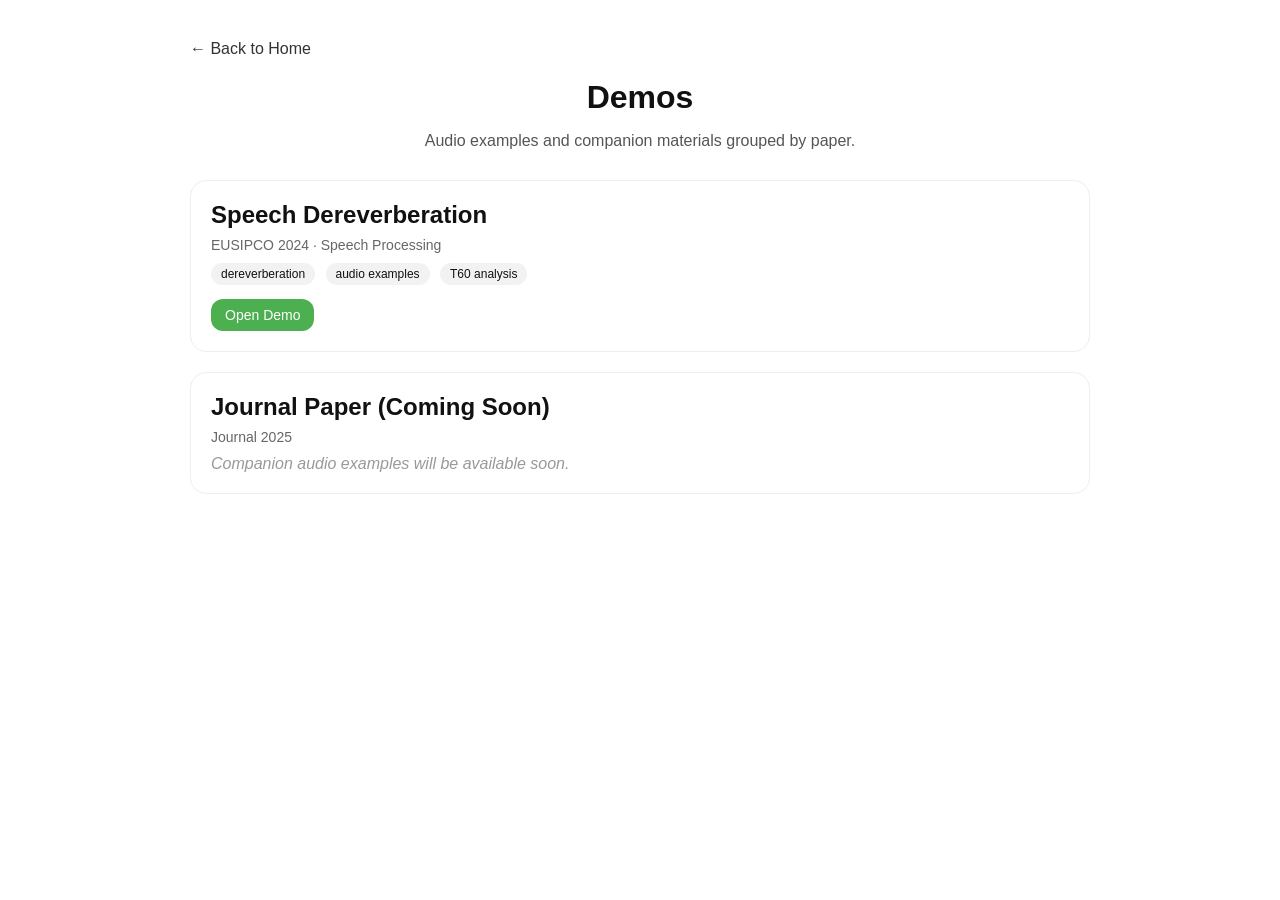
==== demos/index.html @ bd739560 "Update index.html" ====
<!DOCTYPE html>
<html lang="en">
<head>
  <meta charset="UTF-8">
  <meta name="viewport" content="width=device-width, initial-scale=1.0">
  <title>Demos</title>

  <style>
    body {
      font-family: Arial, sans-serif;
      margin: 0;
      padding: 0;
      color: #111;
    }

    .container {
      max-width: 900px;
      margin: 0 auto;
      padding: 40px 20px 60px;
    }

    .topbar {
      margin-bottom: 20px;
    }

    .topbar a {
      text-decoration: none;
      color: #333;
    }

    .topbar a:hover {
      text-decoration: underline;
    }

    h1 {
      margin-bottom: 10px;
      text-align: center;
    }

    .subtitle {
      text-align: center;
      color: #555;
      margin-bottom: 30px;
    }

    .grid {
      display: grid;
      grid-template-columns: 1fr;
      gap: 20px;
    }

    .card {
      border: 1px solid #eee;
      border-radius: 16px;
      padding: 20px;
      transition: 0.2s ease;
      background: #fff;
    }

    .card:hover {
      box-shadow: 0 4px 16px rgba(0,0,0,0.05);
    }

    .card h2 {
      margin-top: 0;
      margin-bottom: 8px;
    }

    .meta {
      color: #666;
      margin-bottom: 10px;
      font-size: 14px;
    }

    .tags span {
      display: inline-block;
      background: #f2f2f2;
      padding: 4px 10px;
      border-radius: 999px;
      margin-right: 6px;
      font-size: 12px;
    }

    .btn {
      display: inline-block;
      margin-top: 14px;
      padding: 8px 14px;
      border-radius: 12px;
      background: #4CAF50;
      color: white;
      text-decoration: none;
      font-size: 14px;
    }

    .btn:hover {
      background: #45a049;
    }

    .coming-soon {
      color: #999;
      font-style: italic;
      margin-top: 10px;
    }
  </style>
</head>

<body>
  <div class="container">

    <div class="topbar">
      <a href="../index.html">← Back to Home</a>
    </div>

    <h1>Demos</h1>
    <p class="subtitle">
      Audio examples and companion materials grouped by paper.
    </p>

    <div class="grid">

      <!-- ===== EUSIPCO Paper ===== -->
      <div class="card">
        <h2>Speech Dereverberation</h2>
        <div class="meta">EUSIPCO 2024 · Speech Processing</div>

        <div class="tags">
          <span>dereverberation</span>
          <span>audio examples</span>
          <span>T60 analysis</span>
        </div>

        <a class="btn" href="./papers/eusipco2024-dereverb/">
          Open Demo
        </a>
      </div>

      <!-- ===== Future Paper Placeholder ===== -->
      <div class="card">
        <h2>Journal Paper (Coming Soon)</h2>
        <div class="meta">Journal 2025</div>

        <div class="coming-soon">
          Companion audio examples will be available soon.
        </div>
      </div>

    </div>
  </div>
</body>
</html>
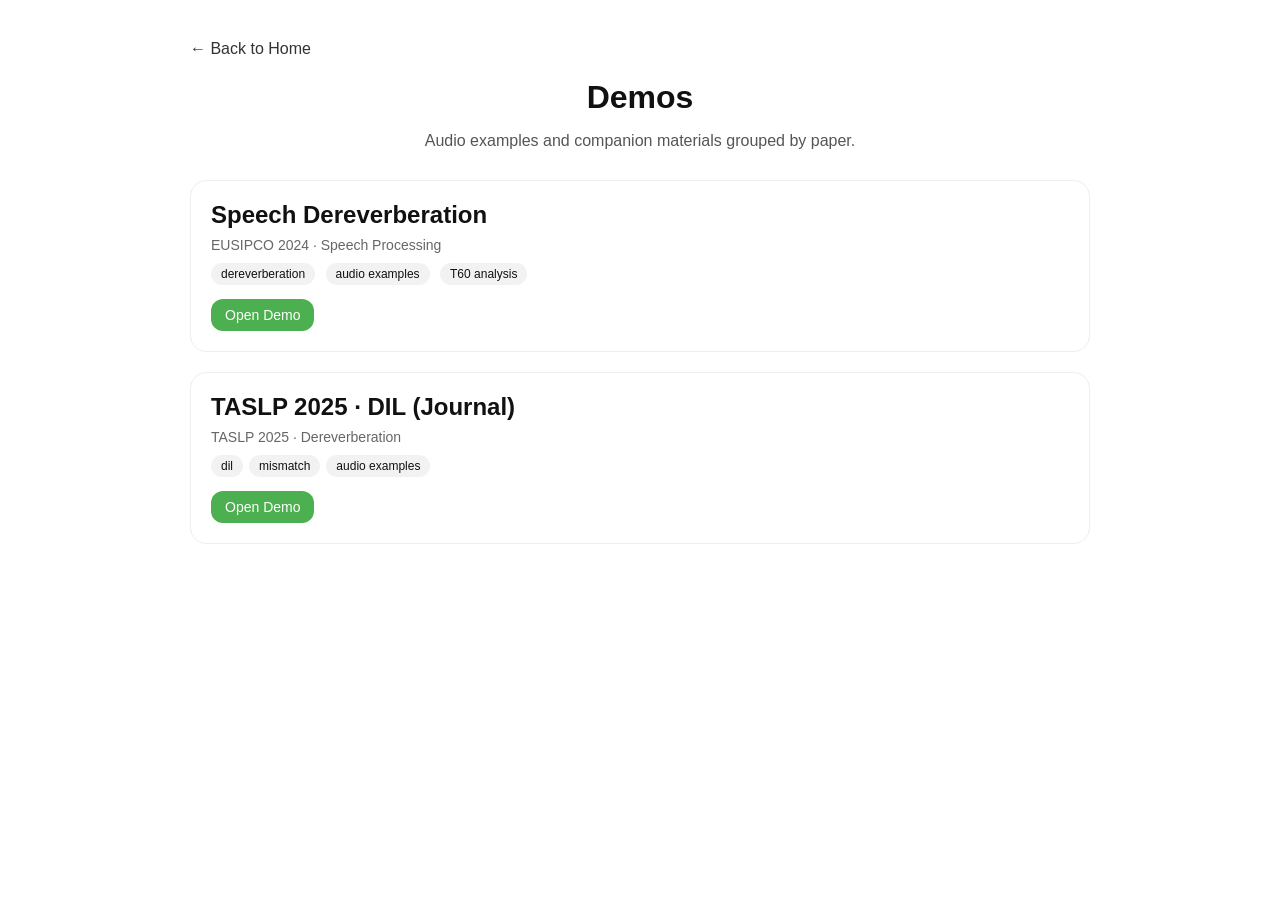
==== commit cfb8fbde: "Update index.html" ====
--- a/demos/index.html
+++ b/demos/index.html
@@ -136,13 +136,14 @@
 
       <!-- ===== Future Paper Placeholder ===== -->
       <div class="card">
-        <h2>Journal Paper (Coming Soon)</h2>
-        <div class="meta">Journal 2025</div>
+        <h2>TASLP 2025 · DIL (Journal)</h2>
+        <div class="meta">TASLP 2025 · Dereverberation</div>
+        <div class="tags">
+          <span>dil</span><span>mismatch</span><span>audio examples</span>
+        </div>
+        <a class="btn" href="./papers/taslp2025-dil/">Open Demo</a>
+      </div>
 
-        <div class="coming-soon">
-          Companion audio examples will be available soon.
-        </div>
-      </div>
 
     </div>
   </div>
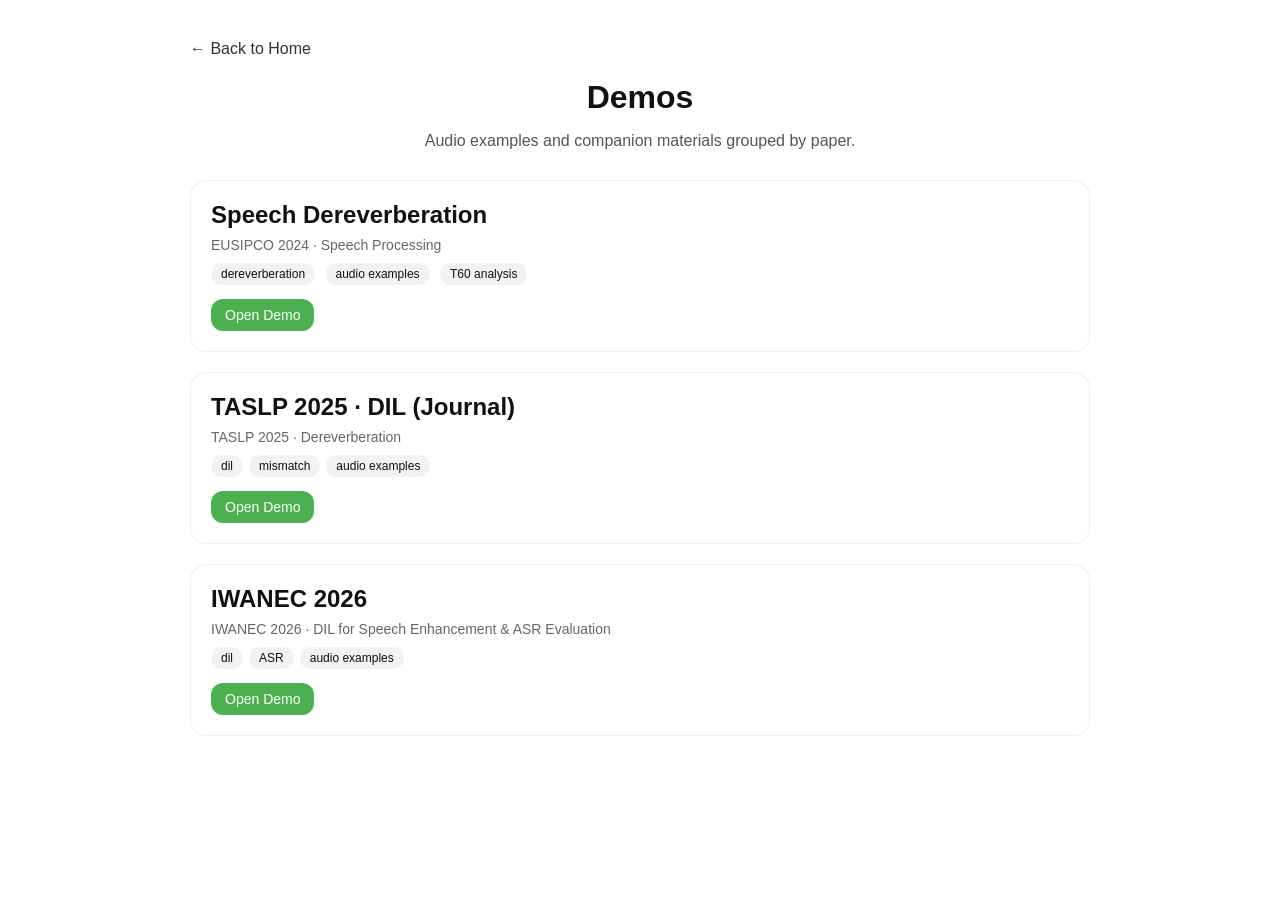
==== commit 1b2dfa84: "Update index.html" ====
--- a/demos/index.html
+++ b/demos/index.html
@@ -134,7 +134,7 @@
         </a>
       </div>
 
-      <!-- ===== Future Paper Placeholder ===== -->
+      <!-- ===== TASLP ===== -->
       <div class="card">
         <h2>TASLP 2025 · DIL (Journal)</h2>
         <div class="meta">TASLP 2025 · Dereverberation</div>
@@ -144,7 +144,16 @@
         <a class="btn" href="./papers/taslp2025-dil/">Open Demo</a>
       </div>
 
-
+      <!-- ===== IWANEC 2026 Paper ===== -->
+      <div class="card">
+        <h2>IWANEC 2026 </h2>
+        <div class="meta">IWANEC 2026 · DIL for Speech Enhancement & ASR Evaluation</div>
+        <div class="tags">
+          <span>dil</span><span>ASR</span><span>audio examples</span>
+        </div>
+        <a class="btn" href="./papers/iwanec2026/">Open Demo</a>
+      </div>
+       
     </div>
   </div>
 </body>
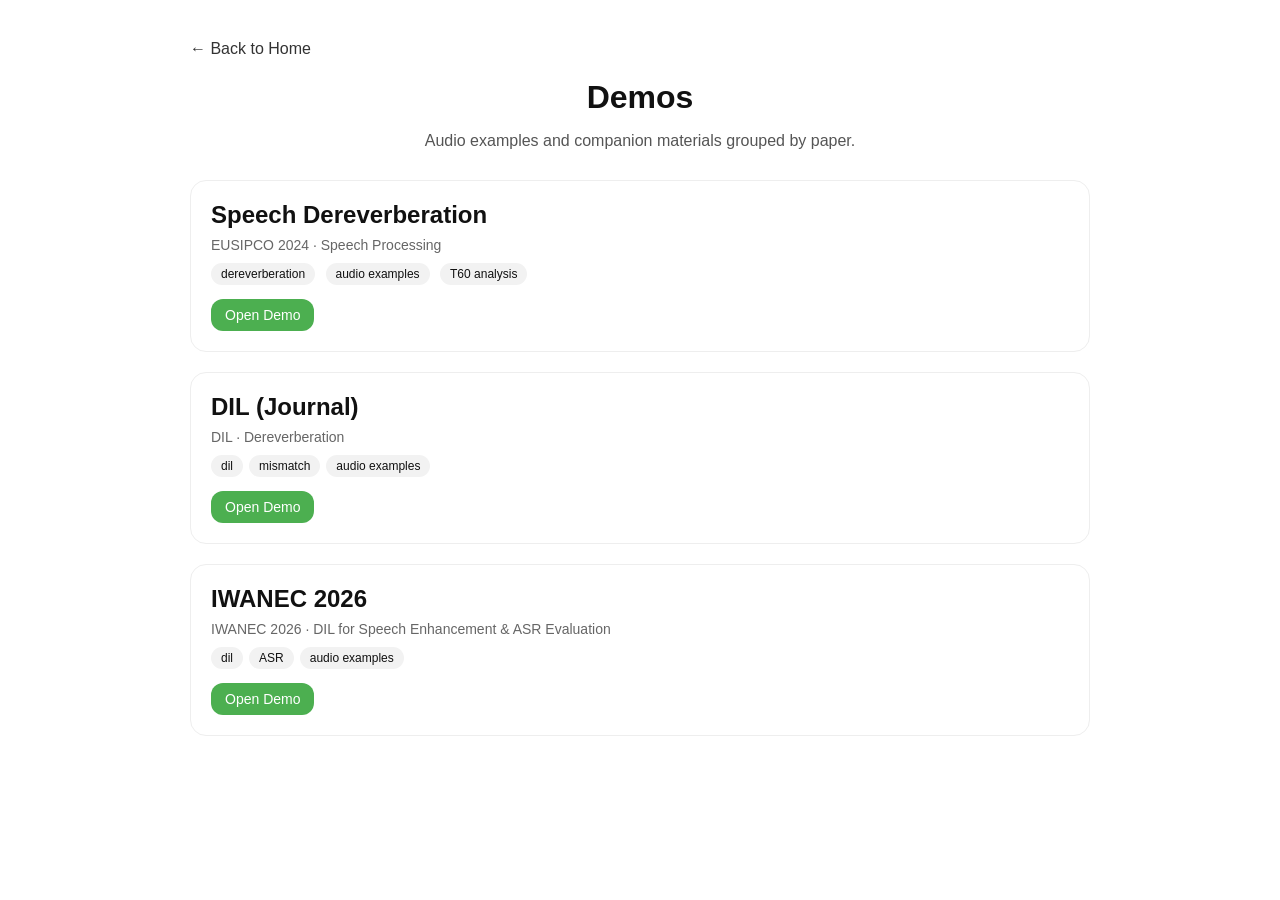
==== commit 4a612445: "Update index.html" ====
--- a/demos/index.html
+++ b/demos/index.html
@@ -134,10 +134,10 @@
         </a>
       </div>
 
-      <!-- ===== TASLP ===== -->
+      <!-- ===== Jouranl Paper ===== -->
       <div class="card">
-        <h2>TASLP 2025 · DIL (Journal)</h2>
-        <div class="meta">TASLP 2025 · Dereverberation</div>
+        <h2>DIL (Journal)</h2>
+        <div class="meta">DIL · Dereverberation</div>
         <div class="tags">
           <span>dil</span><span>mismatch</span><span>audio examples</span>
         </div>
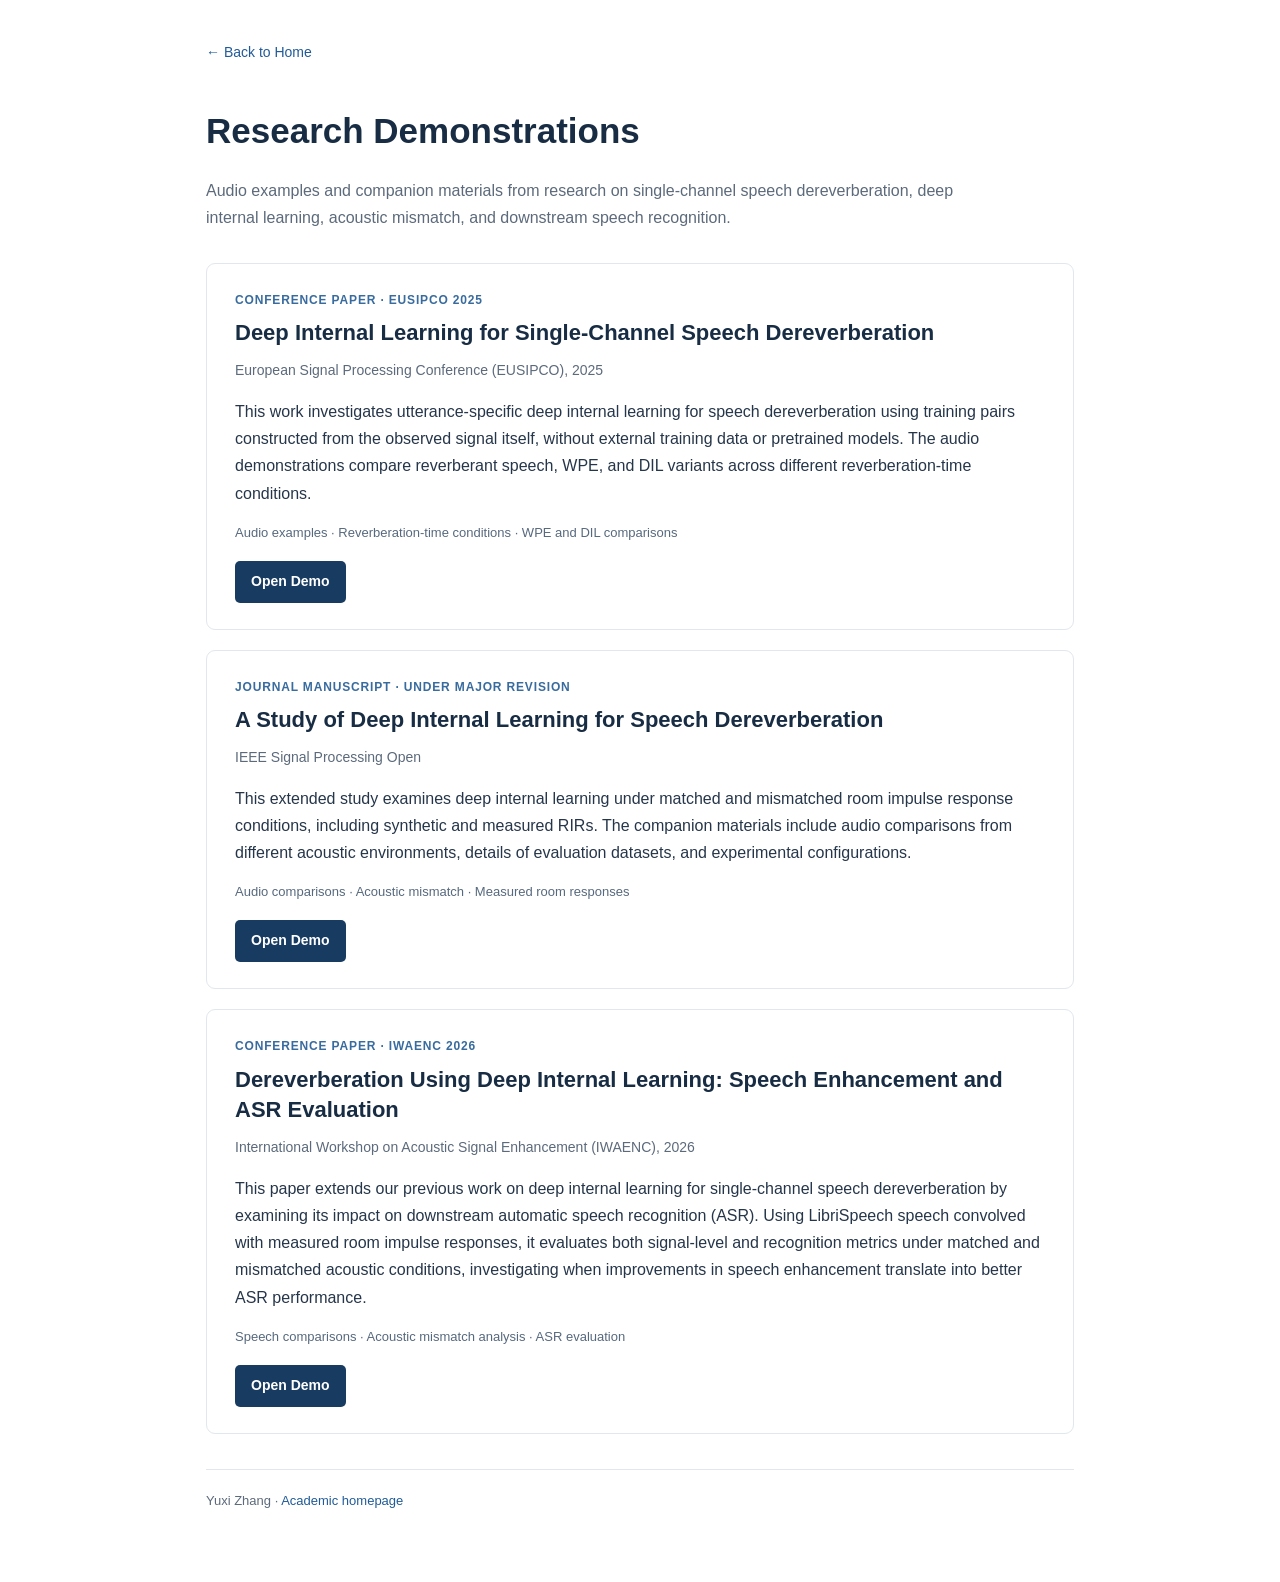
==== commit a7e14ed8: "Update research demos landing page with paper titles and descriptions" ====
--- a/demos/index.html
+++ b/demos/index.html
@@ -1,160 +1,6 @@
-<!DOCTYPE html>
-<html lang="en">
-<head>
-  <meta charset="UTF-8">
-  <meta name="viewport" content="width=device-width, initial-scale=1.0">
-  <title>Demos</title>
-
-  <style>
-    body {
-      font-family: Arial, sans-serif;
-      margin: 0;
-      padding: 0;
-      color: #111;
-    }
-
-    .container {
-      max-width: 900px;
-      margin: 0 auto;
-      padding: 40px 20px 60px;
-    }
-
-    .topbar {
-      margin-bottom: 20px;
-    }
-
-    .topbar a {
-      text-decoration: none;
-      color: #333;
-    }
-
-    .topbar a:hover {
-      text-decoration: underline;
-    }
-
-    h1 {
-      margin-bottom: 10px;
-      text-align: center;
-    }
-
-    .subtitle {
-      text-align: center;
-      color: #555;
-      margin-bottom: 30px;
-    }
-
-    .grid {
-      display: grid;
-      grid-template-columns: 1fr;
-      gap: 20px;
-    }
-
-    .card {
-      border: 1px solid #eee;
-      border-radius: 16px;
-      padding: 20px;
-      transition: 0.2s ease;
-      background: #fff;
-    }
-
-    .card:hover {
-      box-shadow: 0 4px 16px rgba(0,0,0,0.05);
-    }
-
-    .card h2 {
-      margin-top: 0;
-      margin-bottom: 8px;
-    }
-
-    .meta {
-      color: #666;
-      margin-bottom: 10px;
-      font-size: 14px;
-    }
-
-    .tags span {
-      display: inline-block;
-      background: #f2f2f2;
-      padding: 4px 10px;
-      border-radius: 999px;
-      margin-right: 6px;
-      font-size: 12px;
-    }
-
-    .btn {
-      display: inline-block;
-      margin-top: 14px;
-      padding: 8px 14px;
-      border-radius: 12px;
-      background: #4CAF50;
-      color: white;
-      text-decoration: none;
-      font-size: 14px;
-    }
-
-    .btn:hover {
-      background: #45a049;
-    }
-
-    .coming-soon {
-      color: #999;
-      font-style: italic;
-      margin-top: 10px;
-    }
-  </style>
-</head>
-
-<body>
-  <div class="container">
-
-    <div class="topbar">
-      <a href="../index.html">← Back to Home</a>
-    </div>
-
-    <h1>Demos</h1>
-    <p class="subtitle">
-      Audio examples and companion materials grouped by paper.
-    </p>
-
-    <div class="grid">
-
-      <!-- ===== EUSIPCO Paper ===== -->
-      <div class="card">
-        <h2>Speech Dereverberation</h2>
-        <div class="meta">EUSIPCO 2024 · Speech Processing</div>
-
-        <div class="tags">
-          <span>dereverberation</span>
-          <span>audio examples</span>
-          <span>T60 analysis</span>
-        </div>
-
-        <a class="btn" href="./papers/eusipco2024-dereverb/">
-          Open Demo
-        </a>
-      </div>
-
-      <!-- ===== Jouranl Paper ===== -->
-      <div class="card">
-        <h2>DIL (Journal)</h2>
-        <div class="meta">DIL · Dereverberation</div>
-        <div class="tags">
-          <span>dil</span><span>mismatch</span><span>audio examples</span>
-        </div>
-        <a class="btn" href="./papers/taslp2025-dil/">Open Demo</a>
-      </div>
-
-      <!-- ===== IWANEC 2026 Paper ===== -->
-      <div class="card">
-        <h2>IWANEC 2026 </h2>
-        <div class="meta">IWANEC 2026 · DIL for Speech Enhancement & ASR Evaluation</div>
-        <div class="tags">
-          <span>dil</span><span>ASR</span><span>audio examples</span>
-        </div>
-        <a class="btn" href="./papers/iwanec2026/">Open Demo</a>
-      </div>
-       
-    </div>
-  </div>
-</body>
-</html>
+<!doctype html><html lang="en"><head><meta charset="utf-8"><meta name="viewport" content="width=device-width,initial-scale=1"><title>Research Demonstrations | Yuxi Zhang</title><style>
+*{box-sizing:border-box}body{margin:0;color:#26364a;background:#fff;font:16px/1.7 "Helvetica Neue",Helvetica,Arial,sans-serif}.container{max-width:920px;margin:auto;padding:38px 26px 70px}a{color:#205b98;text-decoration:none}a:hover{text-decoration:underline}.back{font-size:14px}h1{font-size:35px;margin:36px 0 8px;color:#182d44}h2{font-size:22px;line-height:1.4;margin:8px 0;color:#182d44}.intro{color:#5c6a7b;max-width:760px;margin-bottom:32px}.card{padding:26px 28px;border:1px solid #e1e7ee;border-radius:9px;margin:20px 0}.meta{font-size:12px;font-weight:700;letter-spacing:.07em;text-transform:uppercase;color:#386b9e}.paper{color:#5c6a7b;font-size:14px;margin:0 0 14px}.card p{margin:10px 0 15px}.topics{font-size:13px;color:#57697e;margin-bottom:17px}.button{display:inline-block;background:#183b62;color:white;padding:9px 16px;border-radius:5px;font-size:14px;font-weight:650}.button:hover{color:white;text-decoration:none;background:#285785}footer{margin-top:35px;padding-top:20px;border-top:1px solid #e1e7ee;font-size:13px;color:#5c6a7b}@media(max-width:600px){.container{padding:25px 18px 55px}.card{padding:20px}h1{font-size:29px}}
+</style></head><body><main class="container"><a class="back" href="../index.html">← Back to Home</a><h1>Research Demonstrations</h1><p class="intro">Audio examples and companion materials from research on single-channel speech dereverberation, deep internal learning, acoustic mismatch, and downstream speech recognition.</p>
+<section class="card"><div class="meta">Conference Paper · EUSIPCO 2025</div><h2>Deep Internal Learning for Single-Channel Speech Dereverberation</h2><p class="paper">European Signal Processing Conference (EUSIPCO), 2025</p><p>This work investigates utterance-specific deep internal learning for speech dereverberation using training pairs constructed from the observed signal itself, without external training data or pretrained models. The audio demonstrations compare reverberant speech, WPE, and DIL variants across different reverberation-time conditions.</p><div class="topics">Audio examples · Reverberation-time conditions · WPE and DIL comparisons</div><a class="button" href="./papers/eusipco2024-dereverb/">Open Demo</a></section>
+<section class="card"><div class="meta">Journal Manuscript · Under Major Revision</div><h2>A Study of Deep Internal Learning for Speech Dereverberation</h2><p class="paper">IEEE Signal Processing Open</p><p>This extended study examines deep internal learning under matched and mismatched room impulse response conditions, including synthetic and measured RIRs. The companion materials include audio comparisons from different acoustic environments, details of evaluation datasets, and experimental configurations.</p><div class="topics">Audio comparisons · Acoustic mismatch · Measured room responses</div><a class="button" href="./papers/taslp2025-dil/">Open Demo</a></section>
+<section class="card"><div class="meta">Conference Paper · IWAENC 2026</div><h2>Dereverberation Using Deep Internal Learning: Speech Enhancement and ASR Evaluation</h2><p class="paper">International Workshop on Acoustic Signal Enhancement (IWAENC), 2026</p><p>This paper extends our previous work on deep internal learning for single-channel speech dereverberation by examining its impact on downstream automatic speech recognition (ASR). Using LibriSpeech speech convolved with measured room impulse responses, it evaluates both signal-level and recognition metrics under matched and mismatched acoustic conditions, investigating when improvements in speech enhancement translate into better ASR performance.</p><div class="topics">Speech comparisons · Acoustic mismatch analysis · ASR evaluation</div><a class="button" href="./papers/iwanec2026/">Open Demo</a></section><footer>Yuxi Zhang · <a href="../index.html">Academic homepage</a></footer></main></body></html>
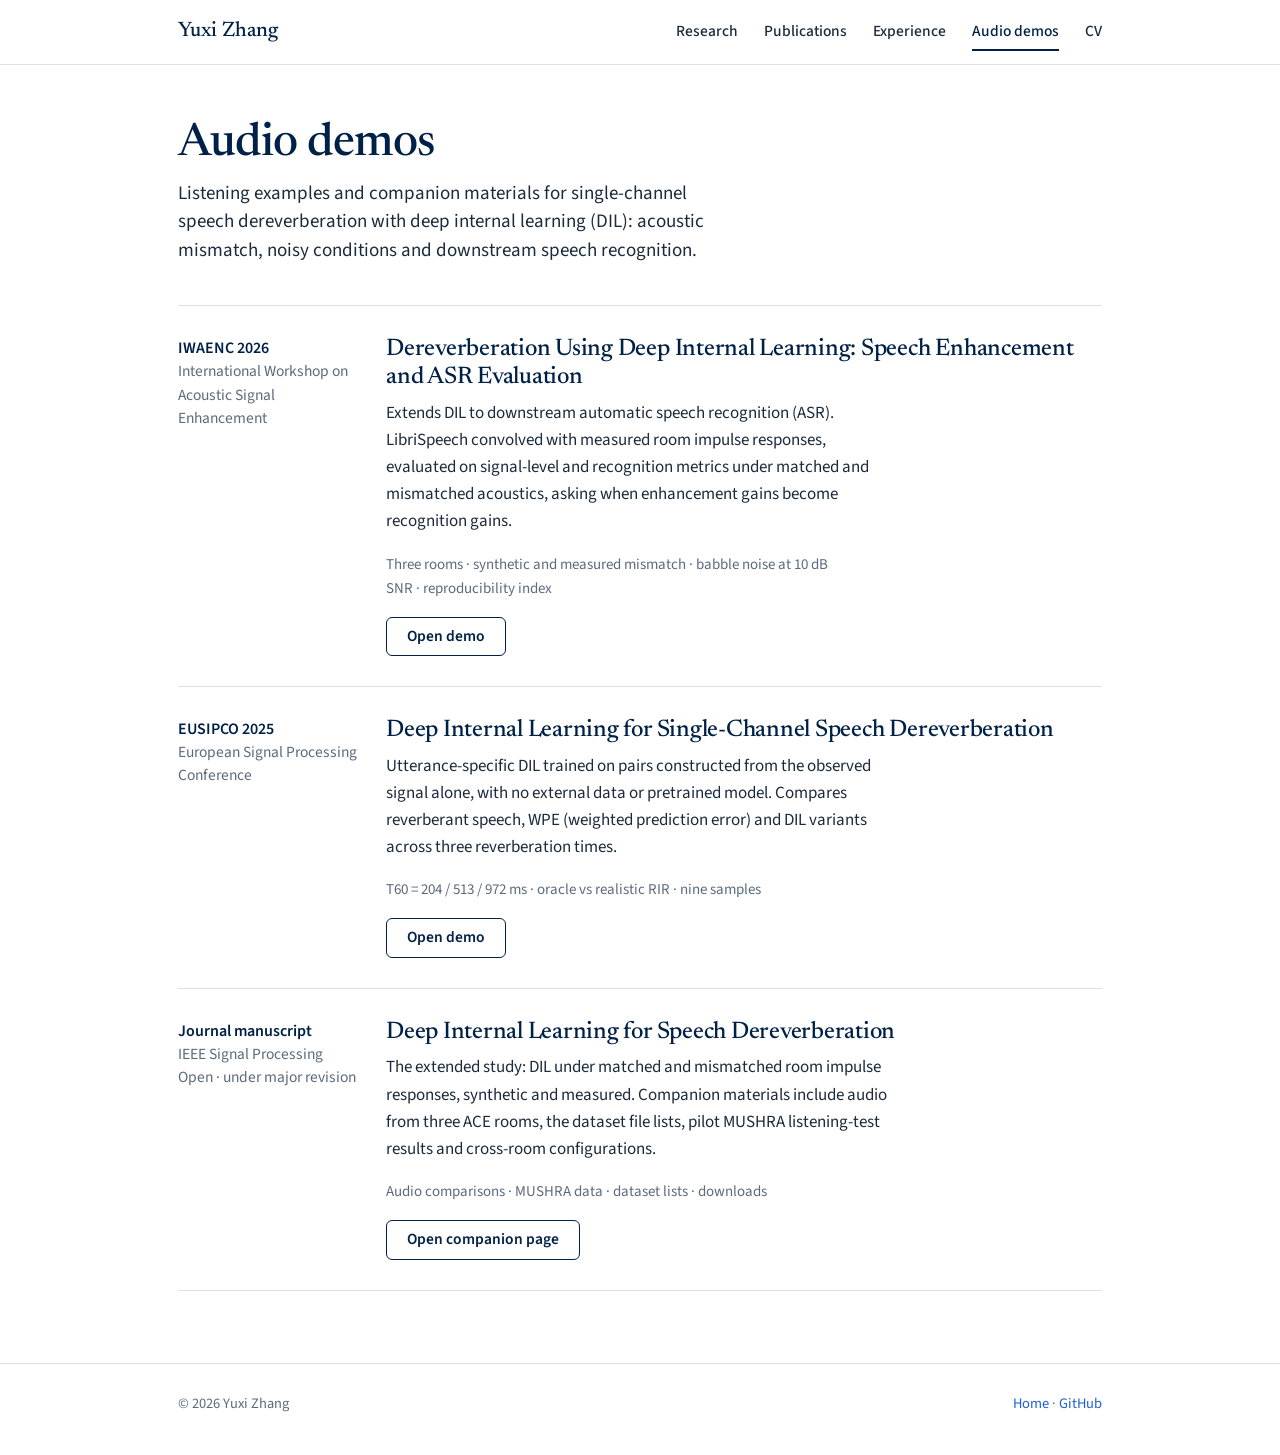
==== commit 2ebde665: "Redesign site, add Imperial logo, update CV" ====
--- a/demos/index.html
+++ b/demos/index.html
@@ -1,6 +1,70 @@
-<!doctype html><html lang="en"><head><meta charset="utf-8"><meta name="viewport" content="width=device-width,initial-scale=1"><title>Research Demonstrations | Yuxi Zhang</title><style>
-*{box-sizing:border-box}body{margin:0;color:#26364a;background:#fff;font:16px/1.7 "Helvetica Neue",Helvetica,Arial,sans-serif}.container{max-width:920px;margin:auto;padding:38px 26px 70px}a{color:#205b98;text-decoration:none}a:hover{text-decoration:underline}.back{font-size:14px}h1{font-size:35px;margin:36px 0 8px;color:#182d44}h2{font-size:22px;line-height:1.4;margin:8px 0;color:#182d44}.intro{color:#5c6a7b;max-width:760px;margin-bottom:32px}.card{padding:26px 28px;border:1px solid #e1e7ee;border-radius:9px;margin:20px 0}.meta{font-size:12px;font-weight:700;letter-spacing:.07em;text-transform:uppercase;color:#386b9e}.paper{color:#5c6a7b;font-size:14px;margin:0 0 14px}.card p{margin:10px 0 15px}.topics{font-size:13px;color:#57697e;margin-bottom:17px}.button{display:inline-block;background:#183b62;color:white;padding:9px 16px;border-radius:5px;font-size:14px;font-weight:650}.button:hover{color:white;text-decoration:none;background:#285785}footer{margin-top:35px;padding-top:20px;border-top:1px solid #e1e7ee;font-size:13px;color:#5c6a7b}@media(max-width:600px){.container{padding:25px 18px 55px}.card{padding:20px}h1{font-size:29px}}
-</style></head><body><main class="container"><a class="back" href="../index.html">← Back to Home</a><h1>Research Demonstrations</h1><p class="intro">Audio examples and companion materials from research on single-channel speech dereverberation, deep internal learning, acoustic mismatch, and downstream speech recognition.</p>
-<section class="card"><div class="meta">Conference Paper · EUSIPCO 2025</div><h2>Deep Internal Learning for Single-Channel Speech Dereverberation</h2><p class="paper">European Signal Processing Conference (EUSIPCO), 2025</p><p>This work investigates utterance-specific deep internal learning for speech dereverberation using training pairs constructed from the observed signal itself, without external training data or pretrained models. The audio demonstrations compare reverberant speech, WPE, and DIL variants across different reverberation-time conditions.</p><div class="topics">Audio examples · Reverberation-time conditions · WPE and DIL comparisons</div><a class="button" href="./papers/eusipco2024-dereverb/">Open Demo</a></section>
-<section class="card"><div class="meta">Journal Manuscript · Under Major Revision</div><h2>A Study of Deep Internal Learning for Speech Dereverberation</h2><p class="paper">IEEE Signal Processing Open</p><p>This extended study examines deep internal learning under matched and mismatched room impulse response conditions, including synthetic and measured RIRs. The companion materials include audio comparisons from different acoustic environments, details of evaluation datasets, and experimental configurations.</p><div class="topics">Audio comparisons · Acoustic mismatch · Measured room responses</div><a class="button" href="./papers/taslp2025-dil/">Open Demo</a></section>
-<section class="card"><div class="meta">Conference Paper · IWAENC 2026</div><h2>Dereverberation Using Deep Internal Learning: Speech Enhancement and ASR Evaluation</h2><p class="paper">International Workshop on Acoustic Signal Enhancement (IWAENC), 2026</p><p>This paper extends our previous work on deep internal learning for single-channel speech dereverberation by examining its impact on downstream automatic speech recognition (ASR). Using LibriSpeech speech convolved with measured room impulse responses, it evaluates both signal-level and recognition metrics under matched and mismatched acoustic conditions, investigating when improvements in speech enhancement translate into better ASR performance.</p><div class="topics">Speech comparisons · Acoustic mismatch analysis · ASR evaluation</div><a class="button" href="./papers/iwanec2026/">Open Demo</a></section><footer>Yuxi Zhang · <a href="../index.html">Academic homepage</a></footer></main></body></html>+<!doctype html>
+<html lang="en">
+<head>
+<meta charset="utf-8">
+<meta name="viewport" content="width=device-width,initial-scale=1">
+<title>Audio demos — Yuxi Zhang</title>
+<meta name="description" content="Audio examples and companion materials for Yuxi Zhang's research on deep internal learning for speech dereverberation.">
+<link rel="stylesheet" href="../assets/site.css">
+</head>
+<body>
+
+<header class="site-head">
+  <div class="wrap">
+    <a class="brand" href="../">Yuxi Zhang</a>
+    <nav aria-label="Sections">
+      <a href="../#research">Research</a>
+      <a href="../#publications">Publications</a>
+      <a href="../#experience">Experience</a>
+      <a href="./" class="current">Audio demos</a>
+      <a href="../cv_yuxi_zhang.pdf">CV</a>
+    </nav>
+  </div>
+</header>
+
+<main class="page">
+  <div class="wrap">
+    <h1>Audio demos</h1>
+    <p class="intro">Listening examples and companion materials for single-channel speech dereverberation with deep internal learning (DIL): acoustic mismatch, noisy conditions and downstream speech recognition.</p>
+
+    <ul class="demo-list">
+      <li>
+        <div class="venue"><b>IWAENC 2026</b>International Workshop on Acoustic Signal Enhancement</div>
+        <div>
+          <h2>Dereverberation Using Deep Internal Learning: Speech Enhancement and ASR Evaluation</h2>
+          <p>Extends DIL to downstream automatic speech recognition (ASR). LibriSpeech convolved with measured room impulse responses, evaluated on signal-level and recognition metrics under matched and mismatched acoustics, asking when enhancement gains become recognition gains.</p>
+          <p class="topics">Three rooms · synthetic and measured mismatch · babble noise at 10 dB SNR · reproducibility index</p>
+          <a class="btn" href="./papers/iwanec2026/">Open demo</a>
+        </div>
+      </li>
+      <li>
+        <div class="venue"><b>EUSIPCO 2025</b>European Signal Processing Conference</div>
+        <div>
+          <h2>Deep Internal Learning for Single-Channel Speech Dereverberation</h2>
+          <p>Utterance-specific DIL trained on pairs constructed from the observed signal alone, with no external data or pretrained model. Compares reverberant speech, WPE (weighted prediction error) and DIL variants across three reverberation times.</p>
+          <p class="topics">T60 = 204 / 513 / 972 ms · oracle vs realistic RIR · nine samples</p>
+          <a class="btn" href="./papers/eusipco2024-dereverb/">Open demo</a>
+        </div>
+      </li>
+      <li>
+        <div class="venue"><b>Journal manuscript</b>IEEE Signal Processing Open · under major revision</div>
+        <div>
+          <h2>Deep Internal Learning for Speech Dereverberation</h2>
+          <p>The extended study: DIL under matched and mismatched room impulse responses, synthetic and measured. Companion materials include audio from three ACE rooms, the dataset file lists, pilot MUSHRA listening-test results and cross-room configurations.</p>
+          <p class="topics">Audio comparisons · MUSHRA data · dataset lists · downloads</p>
+          <a class="btn" href="./papers/taslp2025-dil/">Open companion page</a>
+        </div>
+      </li>
+    </ul>
+  </div>
+</main>
+
+<footer class="site-foot">
+  <div class="wrap">
+    <span>© 2026 Yuxi Zhang</span>
+    <span><a href="../">Home</a> · <a href="https://github.com/YUXIZ0826">GitHub</a></span>
+  </div>
+</footer>
+
+</body>
+</html>
--- a/assets/site.css
+++ b/assets/site.css
@@ -0,0 +1,209 @@
+/* ------------------------------------------------------------
+   Yuxi Zhang — shared site stylesheet
+   Used by the homepage, the demos index and every paper demo page.
+   ------------------------------------------------------------ */
+@import url("https://fonts.googleapis.com/css2?family=Newsreader:ital,opsz,wght@0,6..72,400;0,6..72,500;0,6..72,600;1,6..72,400&family=Source+Sans+3:ital,wght@0,400;0,500;0,600;1,400&display=swap");
+
+:root{
+  --navy:#002147;        /* Imperial navy — headings, primary buttons */
+  --ink:#1b2a3c;         /* body text */
+  --muted:#5b6b7e;       /* secondary text */
+  --blue:#1d5fd6;        /* links and the waveform accent */
+  --blue-soft:#dbe7fb;   /* tab / chip fill */
+  --surface:#f3f6fb;     /* light panels */
+  --paper:#ffffff;
+  --line:#d9e1ec;
+  --radius:6px;
+  --serif:"Newsreader","Iowan Old Style",Georgia,serif;
+  --sans:"Source Sans 3","Source Sans Pro",system-ui,-apple-system,"Segoe UI",sans-serif;
+  --max:980px;
+}
+
+*{box-sizing:border-box}
+html{scroll-behavior:smooth;-webkit-text-size-adjust:100%}
+@media (prefers-reduced-motion:reduce){html{scroll-behavior:auto}}
+body{margin:0;background:var(--paper);color:var(--ink);font:400 17px/1.6 var(--sans)}
+a{color:var(--blue);text-decoration:none}
+a:hover{text-decoration:underline;text-underline-offset:3px}
+:focus-visible{outline:2px solid var(--blue);outline-offset:3px;border-radius:3px}
+img{max-width:100%;display:block}
+h1,h2,h3{font-family:var(--serif);color:var(--navy);font-weight:500;letter-spacing:-.01em;margin:0}
+h1{font-size:clamp(40px,6vw,64px);line-height:1.02}
+h2{font-size:34px;line-height:1.15}
+h3{font-size:22px;line-height:1.3}
+p{margin:0 0 1em}
+.wrap{max-width:var(--max);margin:0 auto;padding:0 28px}
+
+/* ---------- site header (shared) ---------- */
+.site-head{position:sticky;top:0;z-index:20;background:rgba(255,255,255,.92);backdrop-filter:saturate(1.4) blur(8px);border-bottom:1px solid var(--line)}
+.site-head .wrap{display:flex;align-items:center;justify-content:space-between;gap:24px;height:64px}
+.site-head .brand{font-family:var(--serif);font-size:21px;font-weight:500;color:var(--navy)}
+.site-head .brand:hover{text-decoration:none}
+.site-head nav{display:flex;gap:26px;font-size:15.5px;font-weight:500}
+.site-head nav a{color:var(--ink);padding:6px 0;border-bottom:2px solid transparent}
+.site-head nav a:hover{text-decoration:none;border-color:var(--blue)}
+.site-head nav a.current{color:var(--navy);border-color:var(--navy)}
+
+/* ---------- buttons ---------- */
+.btn{display:inline-flex;align-items:center;gap:8px;padding:11px 20px;border-radius:var(--radius);font-weight:600;font-size:15.5px;line-height:1;border:1.5px solid var(--navy);color:var(--navy);background:transparent;cursor:pointer;font-family:var(--sans)}
+.btn:hover{background:var(--surface);text-decoration:none}
+.btn.primary{background:var(--navy);color:#fff}
+.btn.primary:hover{background:#0f3a73}
+.btn svg{width:16px;height:16px}
+
+/* ---------- homepage ---------- */
+.hero{padding:72px 0 40px}
+.hero .wrap{display:grid;grid-template-columns:minmax(0,1fr) 220px;gap:56px;align-items:end}
+.hero .kicker{font-size:17px;color:var(--muted);margin:0 0 18px}
+.hero h1{margin-bottom:22px}
+.hero .lede{font-size:22px;line-height:1.45;max-width:36ch;margin:0 0 28px;color:var(--ink)}
+.hero .lede b{font-weight:600;color:var(--navy)}
+.hero .actions{display:flex;gap:12px;flex-wrap:wrap}
+.portrait{width:220px;height:260px;object-fit:cover;object-position:center top;border-radius:var(--radius);box-shadow:0 1px 0 var(--line),0 12px 32px -18px rgba(0,33,71,.35)}
+
+/* The one memorable element: a reverberant waveform settling into a clean one. */
+.signal{padding:8px 0 56px}
+.signal svg{width:100%;height:auto;display:block}
+.signal .tail{stroke:var(--blue);stroke-width:1.6;fill:none;opacity:.45}
+.signal .clean{stroke:var(--navy);stroke-width:2;fill:none}
+.signal .draw{stroke-dasharray:2400;stroke-dashoffset:2400;animation:draw 2.2s cubic-bezier(.6,.05,.3,1) .2s forwards}
+@keyframes draw{to{stroke-dashoffset:0}}
+@media (prefers-reduced-motion:reduce){.signal .draw{animation:none;stroke-dashoffset:0}}
+.signal .caption{display:flex;justify-content:space-between;font-size:14px;color:var(--muted);margin-top:8px}
+
+.affil{border-top:1px solid var(--line);border-bottom:1px solid var(--line);background:var(--surface)}
+.affil .wrap{display:flex;align-items:center;gap:28px;padding:22px 28px}
+.affil .text{flex:1}
+.affil img{height:30px;width:auto}
+.affil .logo-fallback{font-family:var(--serif);font-size:22px;color:var(--navy);font-weight:500;white-space:nowrap}
+.affil .text{font-size:15.5px;color:var(--muted);line-height:1.5}
+.affil .text b{color:var(--navy);font-weight:600}
+.affil .spacer{flex:1}
+.affil .meta{font-size:15px;color:var(--muted);white-space:nowrap}
+
+section.block{padding:72px 0}
+section.block + section.block{border-top:1px solid var(--line)}
+.block .wrap{display:grid;grid-template-columns:220px minmax(0,1fr);gap:48px}
+.block h2{position:sticky;top:88px;align-self:start}
+.block .side-note{font-size:15px;color:var(--muted);margin-top:12px;max-width:22ch}
+
+/* research: one main project, then the rest as a quiet list */
+.project{padding:0 0 30px;margin:0 0 30px;border-bottom:1px solid var(--line)}
+.project:last-child{border:0;margin:0;padding:0}
+.project .when{font-size:15px;color:var(--muted);margin:0 0 6px}
+.project h3{margin-bottom:10px}
+.project p{max-width:66ch;margin-bottom:.7em}
+.project ul{margin:0 0 12px;padding-left:20px;max-width:66ch}
+.project li{margin-bottom:6px}
+.project .links{display:flex;gap:18px;flex-wrap:wrap;font-weight:600;font-size:15.5px}
+.project.lead{padding-bottom:36px}
+.project.lead h3{font-size:28px}
+.project .stat{display:inline-block;background:var(--blue-soft);color:var(--navy);padding:2px 9px;border-radius:4px;font-size:14.5px;font-weight:600}
+
+/* publications */
+.pubs{list-style:none;margin:0;padding:0;counter-reset:pub}
+.pubs li{display:grid;grid-template-columns:40px minmax(0,1fr);gap:10px;padding:16px 0;border-bottom:1px solid var(--line)}
+.pubs li:first-child{padding-top:0}
+.pubs li:last-child{border:0}
+.pubs li::before{counter-increment:pub;content:"[" counter(pub) "]";font-family:var(--serif);color:var(--muted);font-size:17px;padding-top:2px}
+.pubs .title{font-weight:600;color:var(--navy);font-size:18px;line-height:1.35}
+.pubs .venue{color:var(--muted);font-size:15.5px;margin:3px 0 6px}
+.pubs .me{font-weight:600}
+.pubs .links{font-size:15px;font-weight:600;display:flex;gap:16px}
+.pubs .status{font-style:italic}
+
+/* timeline-ish lists for experience & education */
+.rows{margin:0;padding:0;list-style:none}
+.rows>li{display:grid;grid-template-columns:150px minmax(0,1fr);gap:18px;padding:16px 0;border-bottom:1px solid var(--line)}
+.rows>li:first-child{padding-top:0}
+.rows>li:last-child{border:0}
+.rows .when{font-size:15px;color:var(--muted);padding-top:3px}
+.rows h3{font-size:19px;margin-bottom:2px}
+.rows .org{color:var(--muted);font-size:15.5px;margin-bottom:6px}
+.rows p{margin-bottom:.5em;max-width:62ch}
+.rows ul{margin:4px 0 0;padding-left:18px;max-width:62ch}
+
+/* skills as compact groups */
+.skills{margin:0;padding:0;list-style:none}
+.skills li{display:grid;grid-template-columns:150px minmax(0,1fr);gap:18px;padding:10px 0;border-bottom:1px solid var(--line)}
+.skills li:last-child{border:0}
+.skills .k{font-weight:600;color:var(--navy)}
+
+/* cv + contact */
+.cv-card{display:flex;align-items:center;gap:28px;padding:28px;border:1px solid var(--line);border-radius:var(--radius);background:var(--surface);flex-wrap:wrap}
+.cv-card p{margin:0;max-width:48ch}
+.contact{display:grid;grid-template-columns:repeat(auto-fit,minmax(180px,1fr));gap:12px 28px;margin:0;padding:0;list-style:none}
+.contact li{font-size:16px}
+.contact small{display:block;color:var(--muted);font-size:14px}
+
+footer.site-foot{border-top:1px solid var(--line);padding:28px 0 40px;color:var(--muted);font-size:14.5px}
+footer.site-foot .wrap{display:flex;justify-content:space-between;gap:16px;flex-wrap:wrap}
+
+/* ---------- demo pages (shared) ---------- */
+.page{padding:56px 0 72px}
+.page .crumbs{font-size:15px;color:var(--muted);margin-bottom:28px}
+.page .crumbs a{color:var(--muted)}
+.page h1{font-size:clamp(32px,4.4vw,46px);margin-bottom:12px}
+.page .intro{font-size:19px;line-height:1.5;color:var(--ink);max-width:62ch;margin-bottom:40px}
+.page .meta{color:var(--muted);font-size:16px;margin:0 0 6px}
+
+.demo-list{list-style:none;margin:0;padding:0}
+.demo-list li{display:grid;grid-template-columns:180px minmax(0,1fr);gap:28px;padding:30px 0;border-top:1px solid var(--line)}
+.demo-list li:last-child{border-bottom:1px solid var(--line)}
+.demo-list .venue{color:var(--muted);font-size:15.5px;line-height:1.5}
+.demo-list .venue b{display:block;color:var(--navy);font-weight:600;font-size:16px}
+.demo-list h2{font-size:24px;margin-bottom:8px}
+.demo-list p{max-width:64ch}
+.demo-list .topics{font-size:15px;color:var(--muted);margin-bottom:16px}
+
+/* Paper demo pages keep their own markup; these rules restyle it. */
+.demo .topbar{font-size:15px;margin-bottom:24px}
+.demo .topbar a{color:var(--muted);text-decoration:none}
+.demo .topbar a:hover{color:var(--navy)}
+.demo h1{text-align:left!important;font-size:clamp(30px,4vw,42px)!important;margin:0 0 10px!important}
+.demo h2{font-size:24px}
+.demo h3{font-size:19px}
+.demo .subtitle,.demo .meta,.demo .desc{text-align:left!important;max-width:66ch;color:var(--muted)!important;font-size:16px!important;line-height:1.55}
+.demo .tabs{display:flex;gap:8px;flex-wrap:wrap;justify-content:flex-start!important;margin:28px 0 24px!important;padding-bottom:0!important;border-bottom:1px solid var(--line)}
+.demo .tab-button,.demo .tab-btn{font:500 15.5px/1 var(--sans);padding:12px 14px!important;border:0!important;border-bottom:2px solid transparent!important;border-radius:0!important;background:transparent!important;color:var(--muted)!important;cursor:pointer;margin-bottom:-1px;transition:color .15s}
+.demo .tab-button:hover,.demo .tab-btn:hover{color:var(--navy)!important;background:transparent!important}
+.demo .tab-button.active,.demo .tab-btn.active{color:var(--navy)!important;border-bottom-color:var(--navy)!important;background:transparent!important}
+.demo .room-tabs{gap:8px!important;margin:4px 0 20px!important}
+.demo .room-tab-btn{font:500 14px/1 var(--sans);padding:7px 14px!important;border:1px solid var(--line)!important;border-radius:999px!important;background:#fff!important;color:var(--ink)!important}
+.demo .room-tab-btn.active{background:var(--navy)!important;border-color:var(--navy)!important;color:#fff!important}
+.demo .section-title{text-align:left!important}
+.demo .sample,.demo .card,.demo .info-card,.demo .config-card,.demo .sample-block,.demo .babble-section{border:1px solid var(--line)!important;border-radius:var(--radius)!important;background:#fff!important;box-shadow:none!important}
+.demo .sample h3,.demo .card h2,.demo .card h3{color:var(--navy)}
+.demo .player-label,.demo .label,.demo .cname,.demo .sample-label{font-weight:600;color:var(--navy)!important}
+.demo audio{width:100%;height:36px}
+.demo .btn,.demo .dl-btn,.demo .button{display:inline-flex;align-items:center;gap:8px;padding:9px 16px;border-radius:var(--radius);font:600 15px/1 var(--sans);border:1.5px solid var(--navy);color:var(--navy)!important;background:#fff!important;text-decoration:none!important}
+.demo .btn:hover,.demo .dl-btn:hover,.demo .button:hover{background:var(--surface)!important}
+.demo table{border-collapse:collapse;width:100%;font-size:15px}
+.demo th{color:var(--navy);font-weight:600;background:var(--surface)!important}
+.demo th,.demo td{border-color:var(--line)!important}
+.demo .best{color:var(--navy)!important;font-weight:600}
+.demo .badge{font:600 12px/1 var(--sans);padding:3px 8px;border-radius:999px;background:var(--blue-soft)!important;color:var(--navy)!important;border:0!important}
+.demo .hint,.demo .small,.demo .room-note,.demo .na-note{color:var(--muted)!important}
+.demo footer{margin-top:40px;padding-top:20px;border-top:1px solid var(--line);font-size:14.5px;color:var(--muted)}
+
+/* ---------- responsive ---------- */
+@media (max-width:860px){
+  .hero .wrap{grid-template-columns:1fr;gap:32px}
+  .portrait{width:140px;height:166px;order:-1}
+  .block .wrap{grid-template-columns:1fr;gap:24px}
+  .block h2{position:static}
+  .block .side-note{max-width:none}
+  .demo-list li{grid-template-columns:1fr;gap:10px}
+}
+@media (max-width:600px){
+  body{font-size:16px}
+  .wrap{padding:0 20px}
+  .site-head .wrap{height:auto;padding:12px 20px;flex-direction:column;align-items:flex-start;gap:8px}
+  .site-head nav{gap:18px;flex-wrap:wrap}
+  .hero{padding:44px 0 24px}
+  .hero .lede{font-size:19px}
+  section.block{padding:48px 0}
+  .rows li,.skills li{grid-template-columns:1fr;gap:4px}
+  .pubs li{grid-template-columns:32px 1fr}
+  .affil .wrap{gap:16px;flex-wrap:wrap}
+}
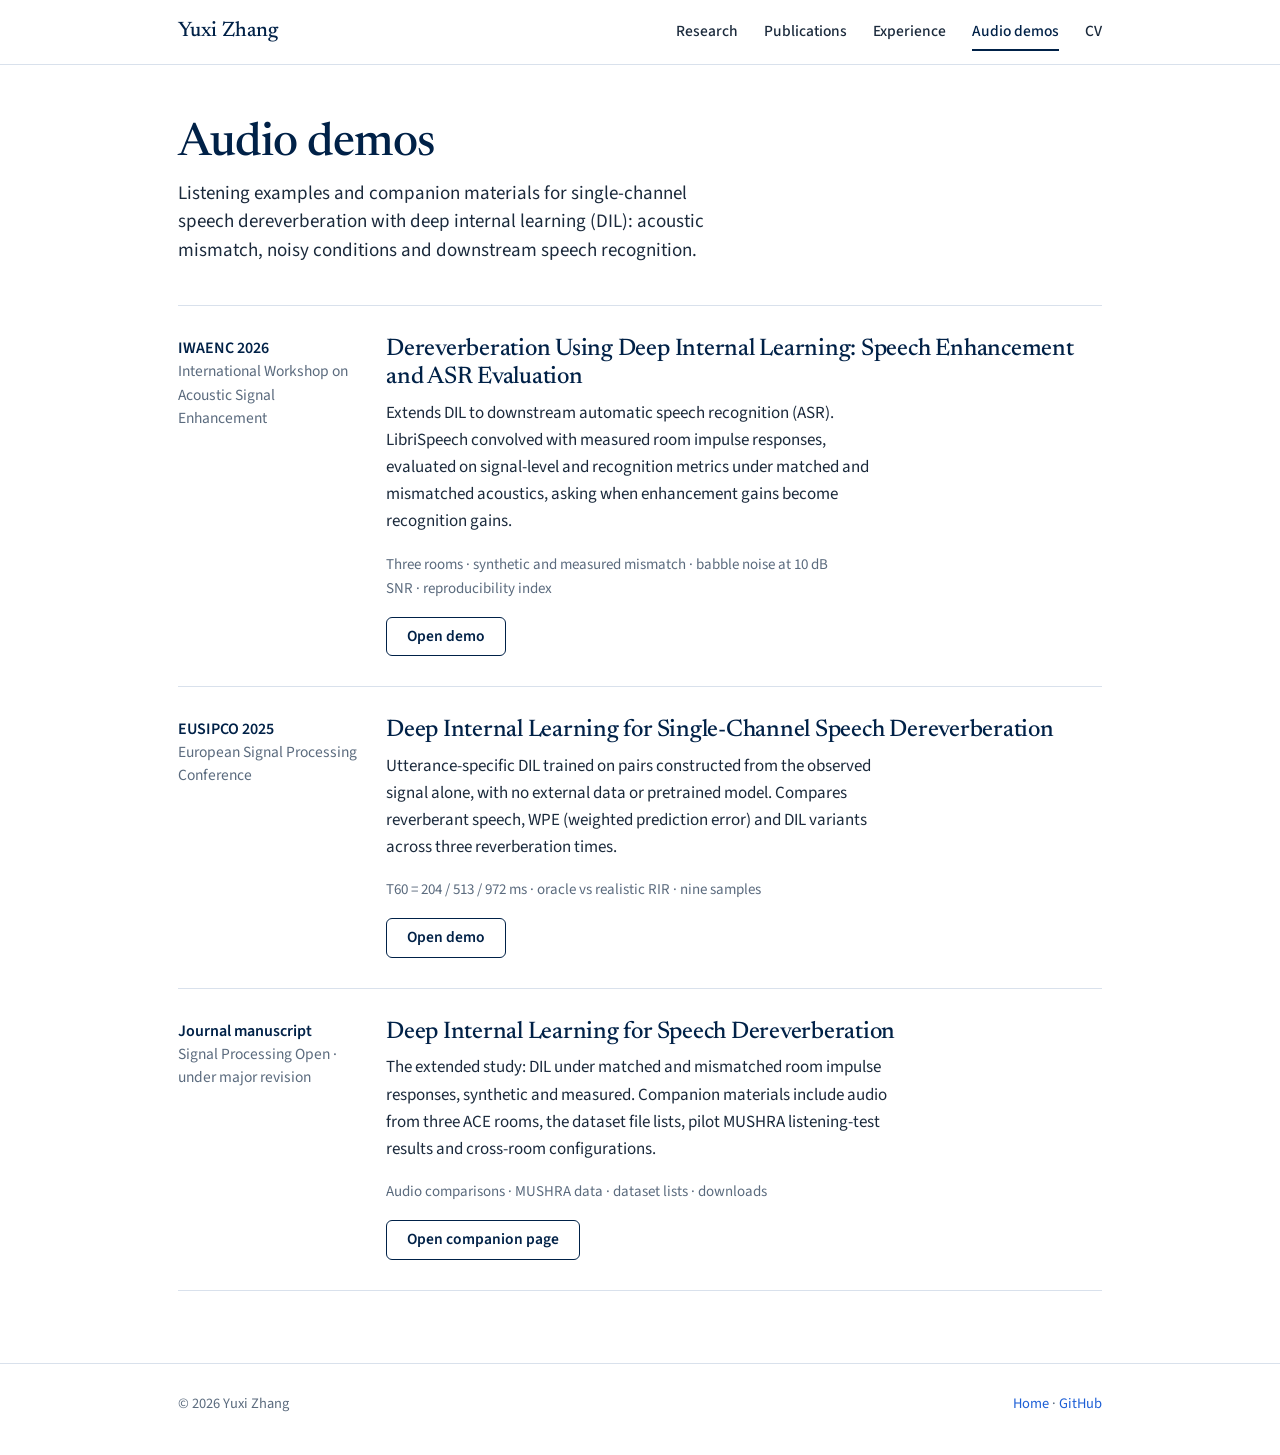
==== commit 33b0934d: "Correct journal attribution and revised manuscript review status" ====
--- a/demos/index.html
+++ b/demos/index.html
@@ -47,7 +47,7 @@
         </div>
       </li>
       <li>
-        <div class="venue"><b>Journal manuscript</b>IEEE Signal Processing Open · under major revision</div>
+        <div class="venue"><b>Journal manuscript</b>Signal Processing Open · under major revision</div>
         <div>
           <h2>Deep Internal Learning for Speech Dereverberation</h2>
           <p>The extended study: DIL under matched and mismatched room impulse responses, synthetic and measured. Companion materials include audio from three ACE rooms, the dataset file lists, pilot MUSHRA listening-test results and cross-room configurations.</p>
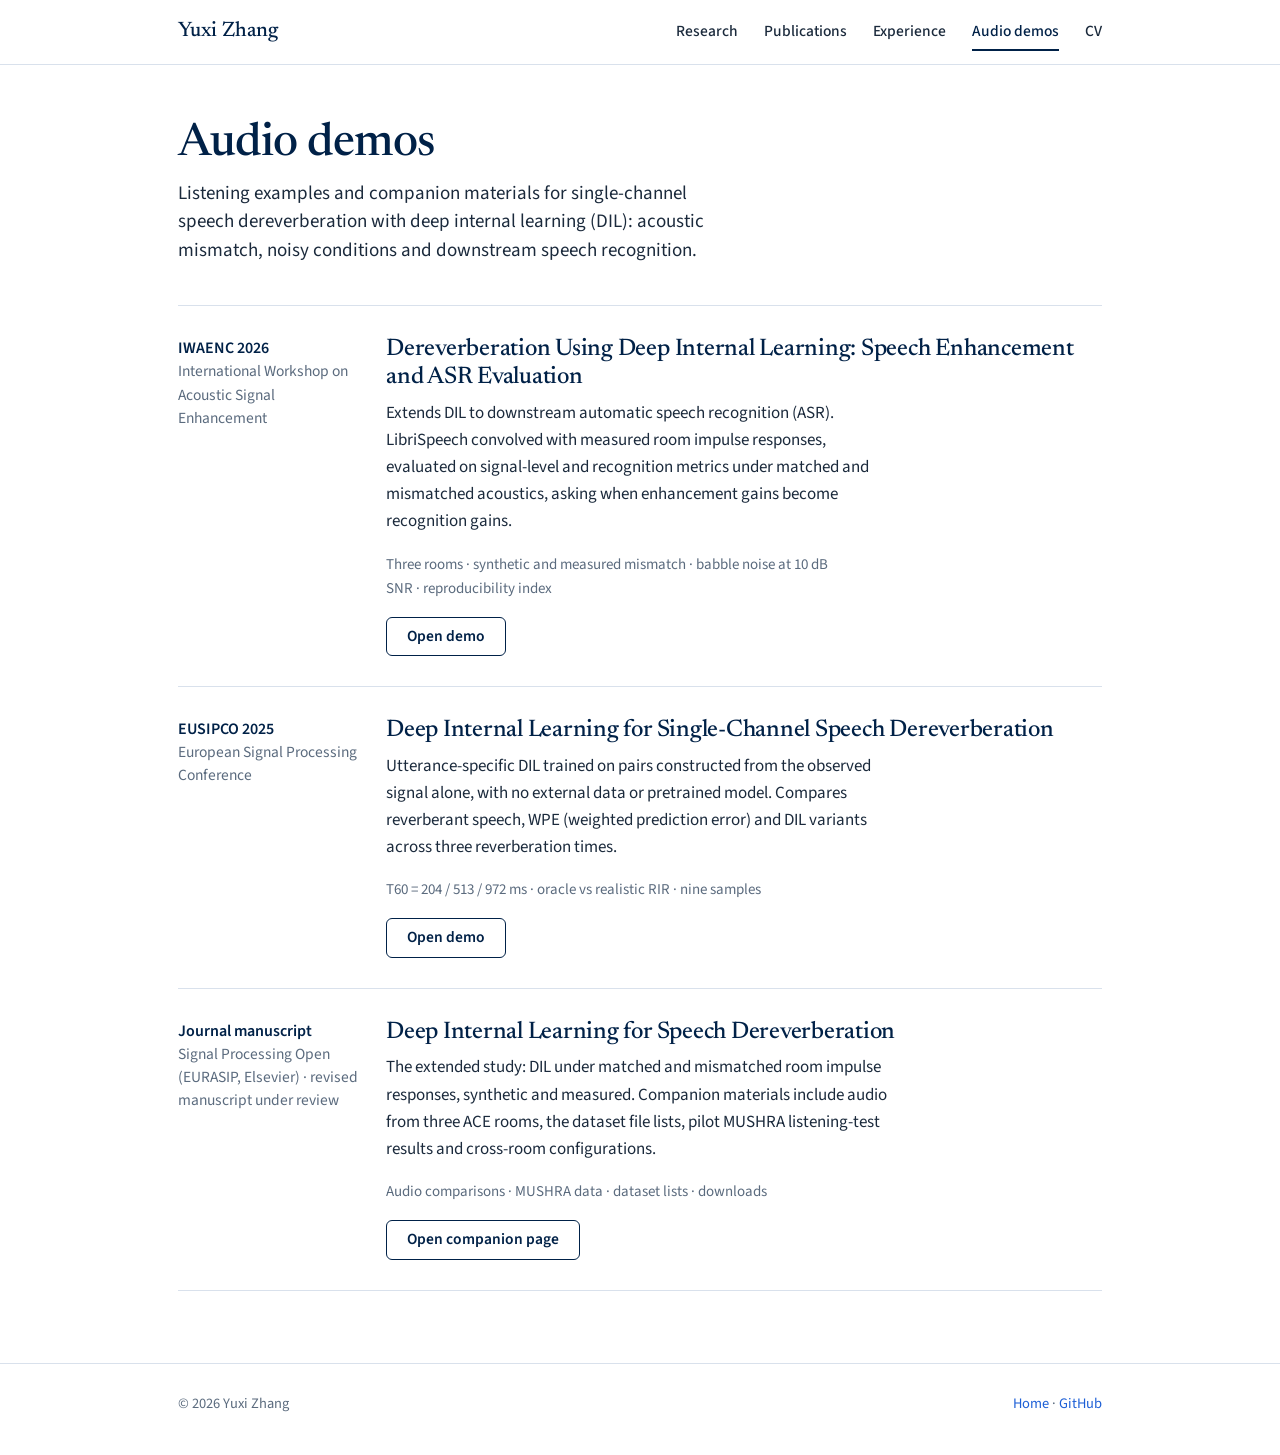
==== commit 776a4260: "Clarify Signal Processing Open attribution and resubmission status" ====
--- a/demos/index.html
+++ b/demos/index.html
@@ -47,7 +47,7 @@
         </div>
       </li>
       <li>
-        <div class="venue"><b>Journal manuscript</b>Signal Processing Open · under major revision</div>
+        <div class="venue"><b>Journal manuscript</b>Signal Processing Open (EURASIP, Elsevier) · revised manuscript under review</div>
         <div>
           <h2>Deep Internal Learning for Speech Dereverberation</h2>
           <p>The extended study: DIL under matched and mismatched room impulse responses, synthetic and measured. Companion materials include audio from three ACE rooms, the dataset file lists, pilot MUSHRA listening-test results and cross-room configurations.</p>
